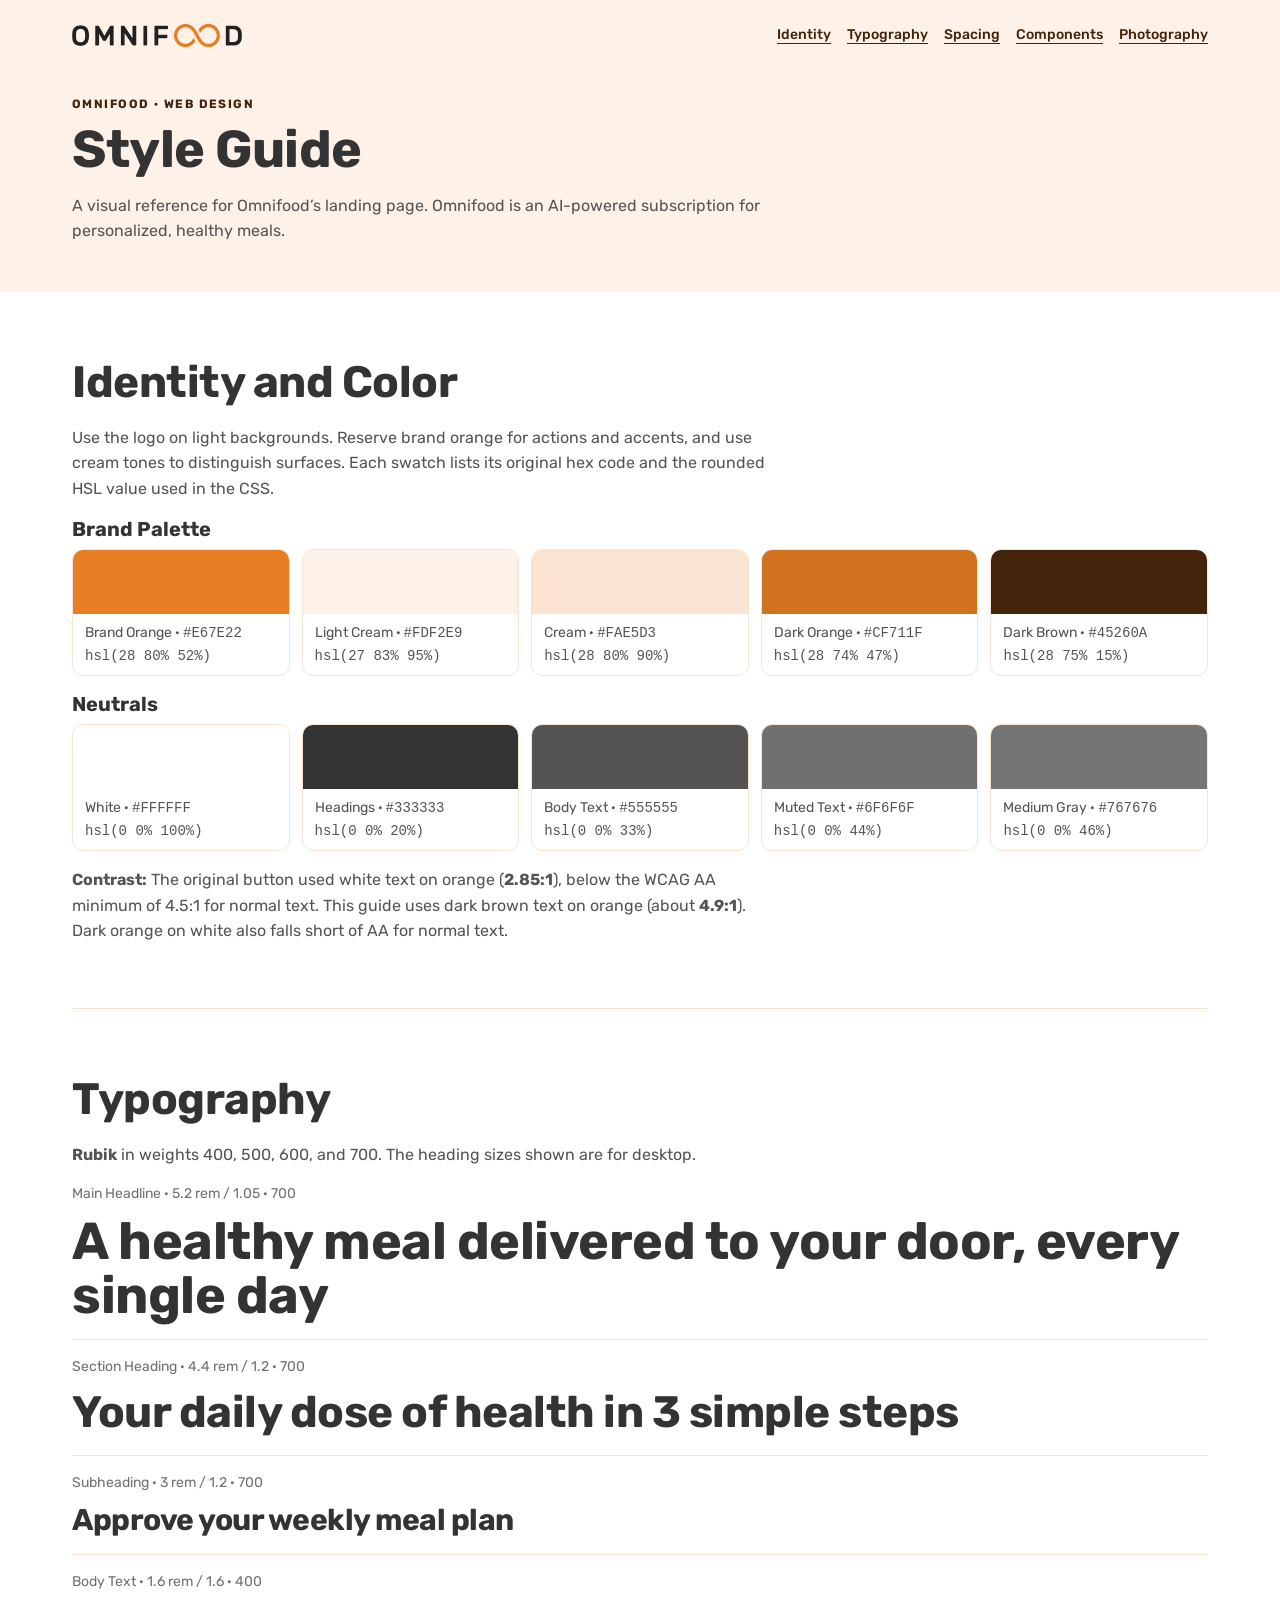
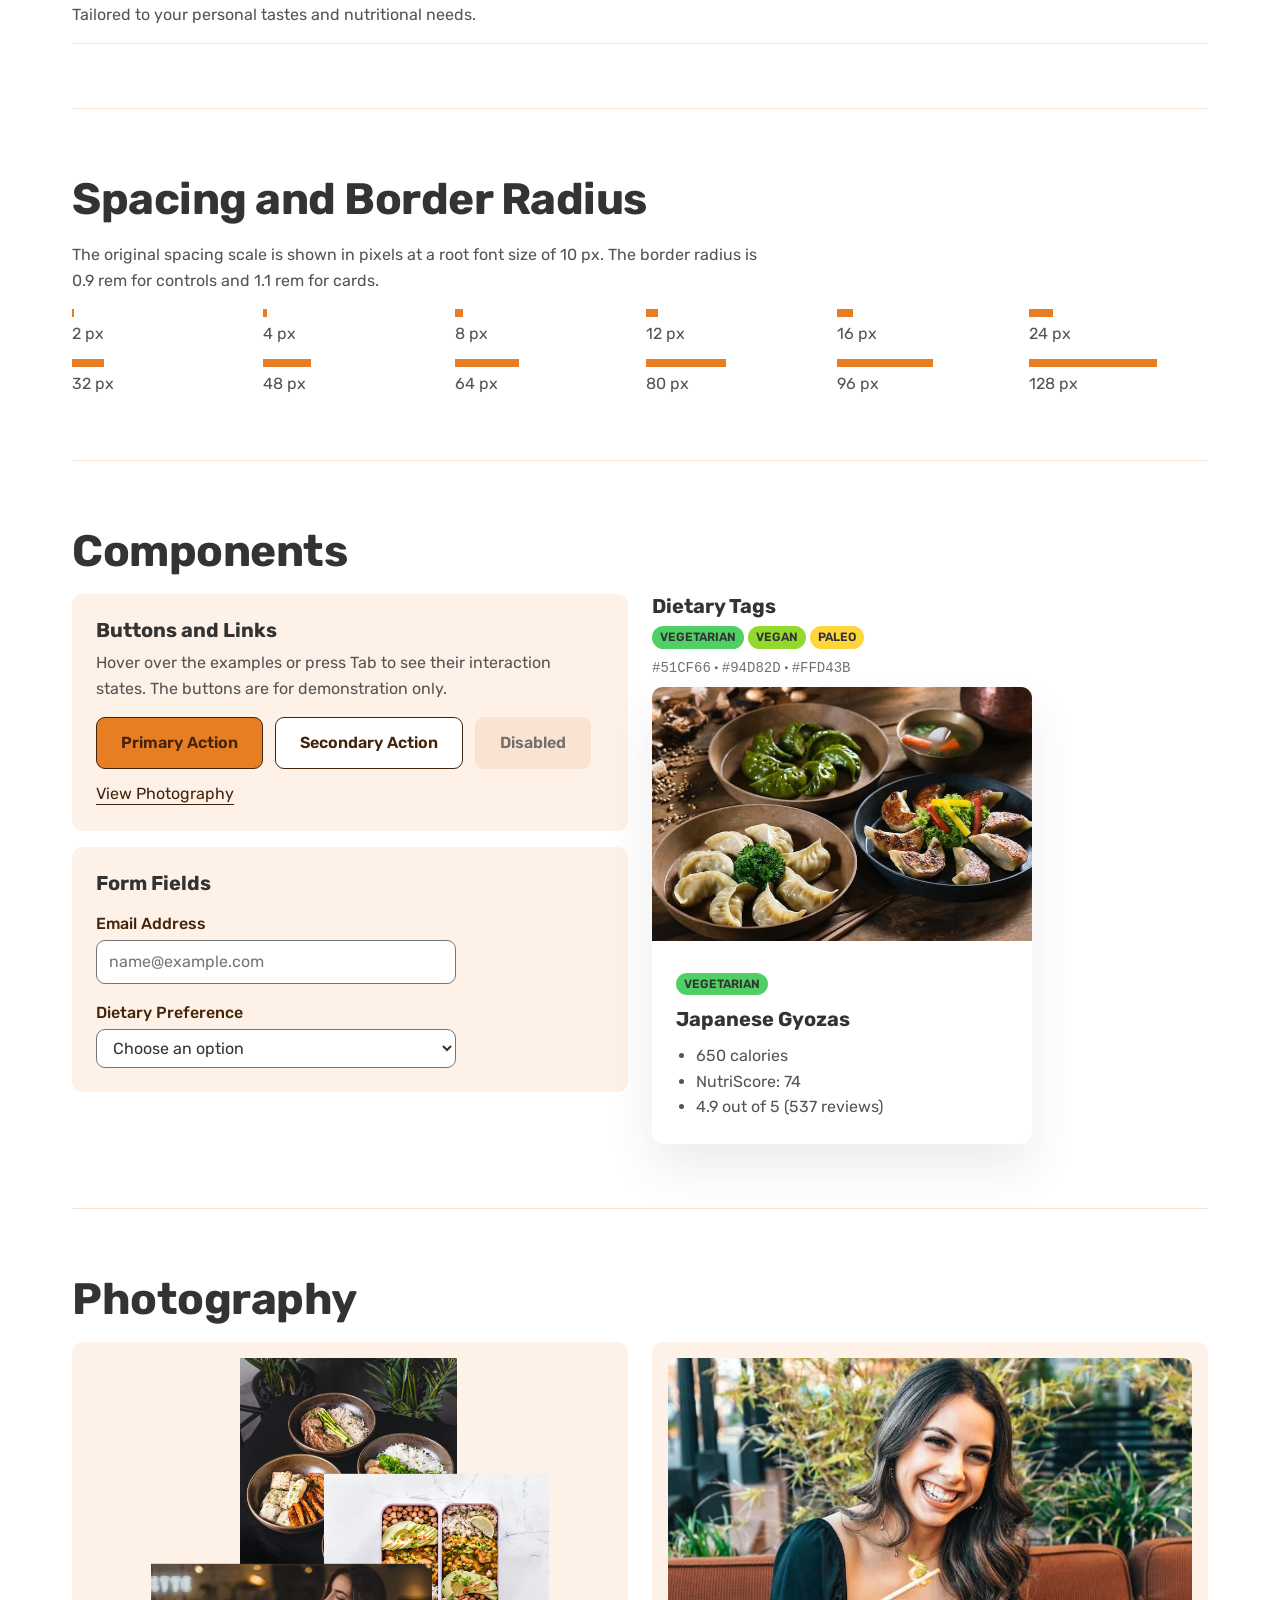
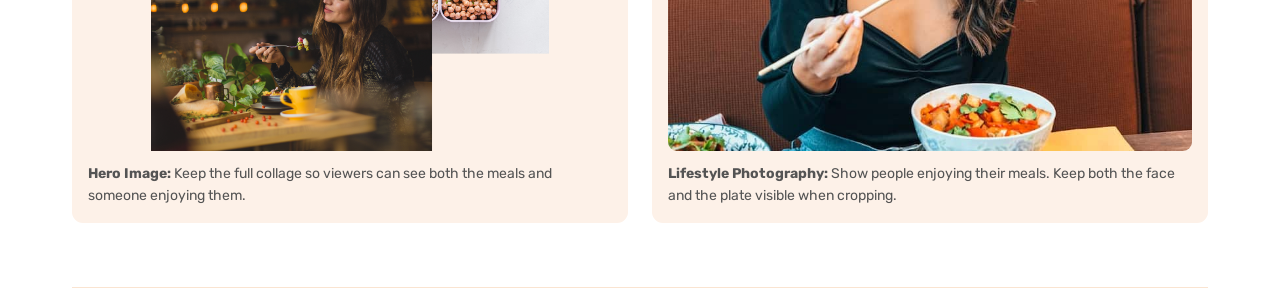
==== Style guide/index.html @ fed34d0b "initial commit" ====
<!doctype html>
<html lang="en">
    <head>
        <meta charset="UTF-8" />
        <meta name="viewport" content="width=device-width, initial-scale=1.0" />
        <title>Style Guide | Omnifood</title>
        <meta
            name="description"
            content="Omnifood’s visual identity, typography, and components."
        />
        <link rel="icon" href="../assets/favicon.png" />
        <link rel="preconnect" href="https://fonts.googleapis.com" />
        <link rel="preconnect" href="https://fonts.gstatic.com" crossorigin />
        <link
            href="https://fonts.googleapis.com/css2?family=Rubik:wght@400;500;600;700&amp;display=swap"
            rel="stylesheet"
        />
        <link rel="stylesheet" href="style.css" />
    </head>
    <body>
        <a class="skip-link" href="#content">Skip to content</a>
        <header class="page-header">
            <div class="container">
                <div class="masthead">
                    <img
                        class="wordmark"
                        src="../assets/omnifood-logo.png"
                        width="1212"
                        height="163"
                        alt="Omnifood"
                    />
                    <nav aria-label="Style guide sections">
                        <ul class="nav-list">
                            <li><a href="#identity">Identity</a></li>
                            <li><a href="#typography">Typography</a></li>
                            <li><a href="#spacing">Spacing</a></li>
                            <li><a href="#components">Components</a></li>
                            <li><a href="#photography">Photography</a></li>
                        </ul>
                    </nav>
                </div>
                <p class="eyebrow">Omnifood · Web design</p>
                <h1>Style Guide</h1>
                <p class="intro">
                    A visual reference for Omnifood’s landing page. Omnifood
                    is an AI-powered subscription for personalized, healthy meals.
                </p>
            </div>
        </header>

        <main id="content" class="container" tabindex="-1">
            <section
                id="identity"
                class="section"
                aria-labelledby="identity-title"
            >
                <h2 id="identity-title">Identity and Color</h2>
                <p class="intro">
                    Use the logo on light backgrounds. Reserve brand orange for
                    actions and accents, and use cream tones to distinguish
                    surfaces. Each swatch lists its original hex code and the
                    rounded HSL value used in the CSS.
                </p>
                <h3 class="note">Brand Palette</h3>
                <ul class="swatches">
                    <li class="swatch swatch--primary">
                        <span class="swatch-label">
                            Brand Orange · <code>#E67E22</code><br />
                            <code>hsl(28 80% 52%)</code>
                        </span>
                    </li>
                    <li class="swatch swatch--tint-light">
                        <span class="swatch-label">
                            Light Cream · <code>#FDF2E9</code><br />
                            <code>hsl(27 83% 95%)</code>
                        </span>
                    </li>
                    <li class="swatch swatch--tint">
                        <span class="swatch-label">
                            Cream · <code>#FAE5D3</code><br />
                            <code>hsl(28 80% 90%)</code>
                        </span>
                    </li>
                    <li class="swatch swatch--shade">
                        <span class="swatch-label">
                            Dark Orange · <code>#CF711F</code><br />
                            <code>hsl(28 74% 47%)</code>
                        </span>
                    </li>
                    <li class="swatch swatch--shade-dark">
                        <span class="swatch-label">
                            Dark Brown · <code>#45260A</code><br />
                            <code>hsl(28 75% 15%)</code>
                        </span>
                    </li>
                </ul>
                <h3 class="note">Neutrals</h3>
                <ul class="swatches">
                    <li class="swatch swatch--white">
                        <span class="swatch-label">
                            White · <code>#FFFFFF</code><br />
                            <code>hsl(0 0% 100%)</code>
                        </span>
                    </li>
                    <li class="swatch swatch--heading">
                        <span class="swatch-label">
                            Headings · <code>#333333</code><br />
                            <code>hsl(0 0% 20%)</code>
                        </span>
                    </li>
                    <li class="swatch swatch--body">
                        <span class="swatch-label">
                            Body Text · <code>#555555</code><br />
                            <code>hsl(0 0% 33%)</code>
                        </span>
                    </li>
                    <li class="swatch swatch--muted">
                        <span class="swatch-label">
                            Muted Text · <code>#6F6F6F</code><br />
                            <code>hsl(0 0% 44%)</code>
                        </span>
                    </li>
                    <li class="swatch swatch--muted-light">
                        <span class="swatch-label">
                            Medium Gray · <code>#767676</code><br />
                            <code>hsl(0 0% 46%)</code>
                        </span>
                    </li>
                </ul>
                <p class="note">
                    <strong>Contrast:</strong> The original button used white
                    text on orange (<strong>2.85:1</strong>), below the WCAG AA
                    minimum of 4.5:1 for normal text. This guide uses dark brown
                    text on orange (about <strong>4.9:1</strong>). Dark orange
                    on white also falls short of AA for normal text.
                </p>
            </section>

            <section
                id="typography"
                class="section"
                aria-labelledby="typography-title"
            >
                <h2 id="typography-title">Typography</h2>
                <p class="intro">
                    <strong>Rubik</strong> in weights 400, 500, 600, and 700.
                    The heading sizes shown are for desktop.
                </p>
                <div class="specimen">
                    <p class="specimen-meta">
                        Main Headline · 5.2 rem / 1.05 · 700
                    </p>
                    <p class="type-display">
                        A healthy meal delivered to your door, every single day
                    </p>
                </div>
                <div class="specimen">
                    <p class="specimen-meta">
                        Section Heading · 4.4 rem / 1.2 · 700
                    </p>
                    <p class="type-heading">
                        Your daily dose of health in 3 simple steps
                    </p>
                </div>
                <div class="specimen">
                    <p class="specimen-meta">Subheading · 3 rem / 1.2 · 700</p>
                    <p class="type-subheading">
                        Approve your weekly meal plan
                    </p>
                </div>
                <div class="specimen">
                    <p class="specimen-meta">Body Text · 1.6 rem / 1.6 · 400</p>
                    <p>
                        Tailored to your personal tastes and nutritional needs.
                    </p>
                </div>
            </section>

            <section
                id="spacing"
                class="section"
                aria-labelledby="spacing-title"
            >
                <h2 id="spacing-title">Spacing and Border Radius</h2>
                <p class="intro">
                    The original spacing scale is shown in pixels at a root
                    font size of 10 px. The border radius is 0.9 rem for
                    controls and 1.1 rem for cards.
                </p>
                <ul class="spacing">
                    <li>
                        <span class="measure measure--2"></span>2 px
                    </li>
                    <li>
                        <span class="measure measure--4"></span>4 px
                    </li>
                    <li>
                        <span class="measure measure--8"></span>8 px
                    </li>
                    <li>
                        <span class="measure measure--12"></span>12
                        px
                    </li>
                    <li>
                        <span class="measure measure--16"></span>16
                        px
                    </li>
                    <li>
                        <span class="measure measure--24"></span>24
                        px
                    </li>
                    <li>
                        <span class="measure measure--32"></span>32
                        px
                    </li>
                    <li>
                        <span class="measure measure--48"></span>48
                        px
                    </li>
                    <li>
                        <span class="measure measure--64"></span>64
                        px
                    </li>
                    <li>
                        <span class="measure measure--80"></span>80 px
                    </li>
                    <li>
                        <span class="measure measure--96"></span>96
                        px
                    </li>
                    <li>
                        <span class="measure measure--128"></span>128
                        px
                    </li>
                </ul>
            </section>

            <section
                id="components"
                class="section"
                aria-labelledby="components-title"
            >
                <h2 id="components-title">Components</h2>
                <div class="grid">
                    <div>
                        <div class="panel">
                            <h3>Buttons and Links</h3>
                            <p>
                                Hover over the examples or press Tab to see
                                their interaction states. The buttons are for
                                demonstration only.
                            </p>
                            <div class="examples">
                                <button class="button" type="button">
                                    Primary Action
                                </button>
                                <button
                                    class="button button--secondary"
                                    type="button"
                                >
                                    Secondary Action
                                </button>
                                <button class="button" type="button" disabled>
                                    Disabled
                                </button>
                                <a href="#photography">View Photography</a>
                            </div>
                        </div>
                        <div class="panel">
                            <h3>Form Fields</h3>
                            <div class="field">
                                <label for="email">Email Address</label>
                                <input
                                    id="email"
                                    type="email"
                                    placeholder="name@example.com"
                                />
                            </div>
                            <div class="field">
                                <label for="dietary-preference"
                                    >Dietary Preference</label
                                >
                                <select id="dietary-preference">
                                    <option value="">Choose an option</option>
                                    <option>Vegetarian</option>
                                    <option>Vegan</option>
                                    <option>Paleo</option>
                                </select>
                            </div>
                        </div>
                    </div>
                    <div>
                        <h3>Dietary Tags</h3>
                        <ul class="tags">
                            <li class="tag tag--vegetarian">
                                Vegetarian
                            </li>
                            <li class="tag tag--vegan">
                                Vegan
                            </li>
                            <li class="tag tag--paleo">
                                Paleo
                            </li>
                        </ul>
                        <p class="specimen-meta">
                            <code>#51CF66</code> · <code>#94D82D</code> ·
                            <code>#FFD43B</code>
                        </p>
                        <article class="meal" aria-labelledby="meal-title">
                            <img
                                src="../assets/meals/meal-1.jpg"
                                width="700"
                                height="467"
                                loading="lazy"
                                alt="Pan-fried gyozas with sesame seeds"
                            />
                            <div class="meal-content">
                                <ul class="tags">
                                    <li class="tag tag--vegetarian">
                                        Vegetarian
                                    </li>
                                </ul>
                                <h3 id="meal-title">Japanese Gyozas</h3>
                                <ul class="meal-details">
                                    <li>650 calories</li>
                                    <li>NutriScore: 74</li>
                                    <li>4.9 out of 5 (537 reviews)</li>
                                </ul>
                            </div>
                        </article>
                    </div>
                </div>
            </section>

            <section
                id="photography"
                class="section"
                aria-labelledby="photography-title"
            >
                <h2 id="photography-title">Photography</h2>
                <div class="grid">
                    <figure class="photo photo--product">
                        <img
                            src="../assets/hero.png"
                            width="1479"
                            height="1459"
                            loading="lazy"
                            alt="Collage of prepared meals and a person enjoying their food"
                        />
                        <figcaption>
                            <strong>Hero Image:</strong> Keep the full collage
                            so viewers can see both the meals and someone
                            enjoying them.
                        </figcaption>
                    </figure>
                    <figure class="photo photo--lifestyle">
                        <img
                            src="../assets/eating.jpg"
                            width="800"
                            height="1000"
                            loading="lazy"
                            alt="A woman enjoying a meal"
                        />
                        <figcaption>
                            <strong>Lifestyle Photography:</strong> Show people
                            enjoying their meals. Keep both the face and the
                            plate visible when cropping.
                        </figcaption>
                    </figure>
                </div>
            </section>
        </main>
    </body>
</html>
---- Style guide/style.css ----
:root {
    --clr-primary: 28 80% 52%;
    --clr-tint-light: 27 83% 95%;
    --clr-tint: 28 80% 90%;
    --clr-shade: 28 74% 47%;
    --clr-shade-dark: 28 75% 15%;
    --clr-heading: 0 0% 20%;
    --clr-body: 0 0% 33%;
    --clr-muted: 0 0% 44%;
    --clr-muted-light: 0 0% 46%;
    --clr-white: 0 0% 100%;
    --clr-vegetarian: 130 57% 56%;
    --clr-vegan: 84 69% 51%;
    --clr-paleo: 47 100% 62%;
    --fs-display: 5.2rem;
    --fs-heading: 4.4rem;
    --fs-subheading: 3rem;
    --fs-body: 1.6rem;
    --radius-control: 0.9rem;
    --radius-card: 1.1rem;
    --shadow-card: 0 2.4rem 4.8rem hsl(var(--clr-heading) / 9%);
}

*,
*::before,
*::after {
    box-sizing: border-box;
}

html {
    font-size: 62.5%;
}

body {
    margin: 0;

    font-family: Rubik, system-ui, sans-serif;
    font-size: var(--fs-body);
    line-height: 1.6;
    color: hsl(var(--clr-body));
}

h1,
h2,
h3,
p,
figure {
    margin: 0;
}

h1,
h2,
h3 {
    line-height: 1.2;
    color: hsl(var(--clr-heading));
}

h1 {
    font-size: clamp(3.6rem, 6vw, var(--fs-display));
    line-height: 1.05;
    letter-spacing: -0.05rem;
}

h2 {
    margin-bottom: 1.6rem;

    font-size: clamp(2.8rem, 5vw, var(--fs-heading));
    letter-spacing: -0.05rem;
}

h3 {
    margin-bottom: 0.8rem;

    font-size: 2rem;
}

img {
    display: block;

    max-width: 100%;
    height: auto;
}

a {
    color: hsl(var(--clr-shade-dark));
    text-underline-offset: 0.3em;
}

:focus-visible {
    outline: 0.2rem solid hsl(var(--clr-shade-dark));
    outline-offset: 0.3rem;
}

.skip-link:not(:focus) {
    position: absolute;

    width: 1px;
    height: 1px;

    clip-path: inset(50%);
    overflow: hidden;
}

.container {
    max-width: 120rem;
    margin: 0 auto;
    padding: 0 clamp(1.6rem, 4vw, 3.2rem);
}

.page-header {
    padding: 2.4rem 0 4.8rem;

    background: hsl(var(--clr-tint-light));
}

.masthead {
    display: flex;
    flex-wrap: wrap;
    justify-content: space-between;
    align-items: center;
    gap: 1.6rem 3.2rem;

    margin-bottom: 4.8rem;
}

.wordmark {
    width: 17rem;
}

.nav-list {
    display: flex;
    flex-wrap: wrap;
    gap: 0.8rem 1.6rem;

    margin: 0;
    padding: 0;

    font-size: 1.4rem;
    font-weight: 500;

    list-style: none;
}

.eyebrow {
    margin-bottom: 0.8rem;

    font-size: 1.2rem;
    font-weight: 700;
    letter-spacing: 0.12em;
    color: hsl(var(--clr-shade-dark));
    text-transform: uppercase;
}

.intro,
.note {
    max-width: 70ch;
    margin-top: 1.6rem;
}

.section {
    padding: clamp(3.2rem, 7vw, 6.4rem) 0;

    border-bottom: 1px solid hsl(var(--clr-tint));
}

.grid {
    display: grid;
    grid-template-columns: repeat(
        auto-fit,
        minmax(min(100%, 26rem), 1fr)
    );
    align-items: start;
    gap: 2.4rem;
}

.swatches,
.spacing {
    display: grid;
    grid-template-columns: repeat(
        auto-fit,
        minmax(min(100%, 16rem), 1fr)
    );
    gap: 1.2rem;

    margin: 0;
    padding: 0;

    list-style: none;
}

.swatch {
    border: 1px solid hsl(var(--clr-tint));
    border-radius: var(--radius-card);
    overflow: hidden;

    &::before {
        content: "";

        display: block;

        height: 6.4rem;

        background: hsl(var(--sample));
    }
}

.swatch-label {
    display: block;

    padding: 0.8rem 1.2rem;

    font-size: 1.4rem;
}

.specimen {
    padding: 1.6rem 0;

    border-bottom: 1px solid hsl(var(--clr-tint));
}

.specimen-meta {
    margin-bottom: 0.8rem;

    font-size: 1.4rem;
    color: hsl(var(--clr-muted));
}

.type-display,
.type-heading,
.type-subheading {
    font-weight: 700;
    line-height: 1.2;
    letter-spacing: -0.05rem;
    color: hsl(var(--clr-heading));
}

.type-display {
    font-size: clamp(3.2rem, 6vw, var(--fs-display));
    line-height: 1.05;
}

.type-heading {
    font-size: clamp(2.8rem, 5vw, var(--fs-heading));
}

.type-subheading {
    font-size: var(--fs-subheading);
}

.spacing {
    margin-top: 1.6rem;
}

.measure {
    display: block;

    width: var(--size);
    height: 0.8rem;
    margin-bottom: 0.4rem;

    background: hsl(var(--clr-primary));
}

.panel {
    padding: clamp(1.6rem, 4vw, 2.4rem);

    background: hsl(var(--clr-tint-light));
    border-radius: var(--radius-card);

    & + & {
        margin-top: 1.6rem;
    }
}

.examples {
    display: flex;
    flex-wrap: wrap;
    align-items: center;
    gap: 1.2rem;

    margin-top: 1.6rem;
}

.button {
    padding: 1.2rem 2.4rem;

    font: inherit;
    font-weight: 600;
    color: hsl(var(--clr-shade-dark));

    background: hsl(var(--clr-primary));
    border: 1px solid hsl(var(--clr-shade-dark));
    border-radius: var(--radius-control);
    cursor: pointer;

    &:not(:disabled):hover {
        color: hsl(var(--clr-white));

        background: hsl(var(--clr-shade-dark));
    }

    &:not(:disabled):active {
        box-shadow: inset 0 0 0 0.2rem hsl(var(--clr-white));
    }

    &:disabled {
        color: hsl(var(--clr-muted));

        background: hsl(var(--clr-tint));
        border-color: transparent;
        cursor: not-allowed;
    }
}

.button--secondary {
    background: hsl(var(--clr-white));
}

.field {
    display: grid;
    gap: 0.4rem;

    max-width: 36rem;
    margin-top: 1.6rem;
}

.field label {
    font-weight: 500;
    color: hsl(var(--clr-shade-dark));
}

.field input,
.field select {
    width: 100%;
    padding: 0.8rem 1.2rem;

    font: inherit;
    color: hsl(var(--clr-heading));

    background: hsl(var(--clr-white));
    border: 1px solid hsl(var(--clr-muted-light));
    border-radius: var(--radius-control);
}

.tags {
    display: flex;
    flex-wrap: wrap;
    gap: 0.4rem;

    margin: 0.8rem 0;
    padding: 0;

    list-style: none;
}

.tag {
    padding: 0.4rem 0.8rem;

    font-size: 1.2rem;
    font-weight: 600;
    line-height: 1.2;
    color: hsl(var(--clr-heading));
    text-transform: uppercase;

    background: hsl(var(--tag-color));
    border-radius: 10rem;
}

.meal {
    max-width: 38rem;

    border-radius: var(--radius-card);
    box-shadow: var(--shadow-card);
    overflow: hidden;
}

.meal-content {
    padding: 2.4rem;

    & h3 {
        margin: 1.2rem 0;
    }
}

.meal-details {
    margin: 0;
    padding-left: 2rem;
}

.photo {
    padding: 1.6rem;

    background: hsl(var(--clr-tint-light));
    border-radius: var(--radius-card);

    & img {
        width: 100%;
        aspect-ratio: 4 / 3;

        border-radius: var(--radius-control);
    }

    & figcaption {
        margin-top: 1.2rem;

        font-size: 1.4rem;
    }
}

.photo--product img {
    object-fit: contain;
}

.photo--lifestyle img {
    object-fit: cover;
    object-position: center 40%;
}

.swatch--primary {
    --sample: var(--clr-primary);
}

.swatch--tint-light {
    --sample: var(--clr-tint-light);
}

.swatch--tint {
    --sample: var(--clr-tint);
}

.swatch--shade {
    --sample: var(--clr-shade);
}

.swatch--shade-dark {
    --sample: var(--clr-shade-dark);
}

.swatch--white {
    --sample: var(--clr-white);
}

.swatch--heading {
    --sample: var(--clr-heading);
}

.swatch--body {
    --sample: var(--clr-body);
}

.swatch--muted {
    --sample: var(--clr-muted);
}

.swatch--muted-light {
    --sample: var(--clr-muted-light);
}

.measure--2 {
    --size: 0.2rem;
}

.measure--4 {
    --size: 0.4rem;
}

.measure--8 {
    --size: 0.8rem;
}

.measure--12 {
    --size: 1.2rem;
}

.measure--16 {
    --size: 1.6rem;
}

.measure--24 {
    --size: 2.4rem;
}

.measure--32 {
    --size: 3.2rem;
}

.measure--48 {
    --size: 4.8rem;
}

.measure--64 {
    --size: 6.4rem;
}

.measure--80 {
    --size: 8rem;
}

.measure--96 {
    --size: 9.6rem;
}

.measure--128 {
    --size: 12.8rem;
}

.tag--vegetarian {
    --tag-color: var(--clr-vegetarian);
}

.tag--vegan {
    --tag-color: var(--clr-vegan);
}

.tag--paleo {
    --tag-color: var(--clr-paleo);
}
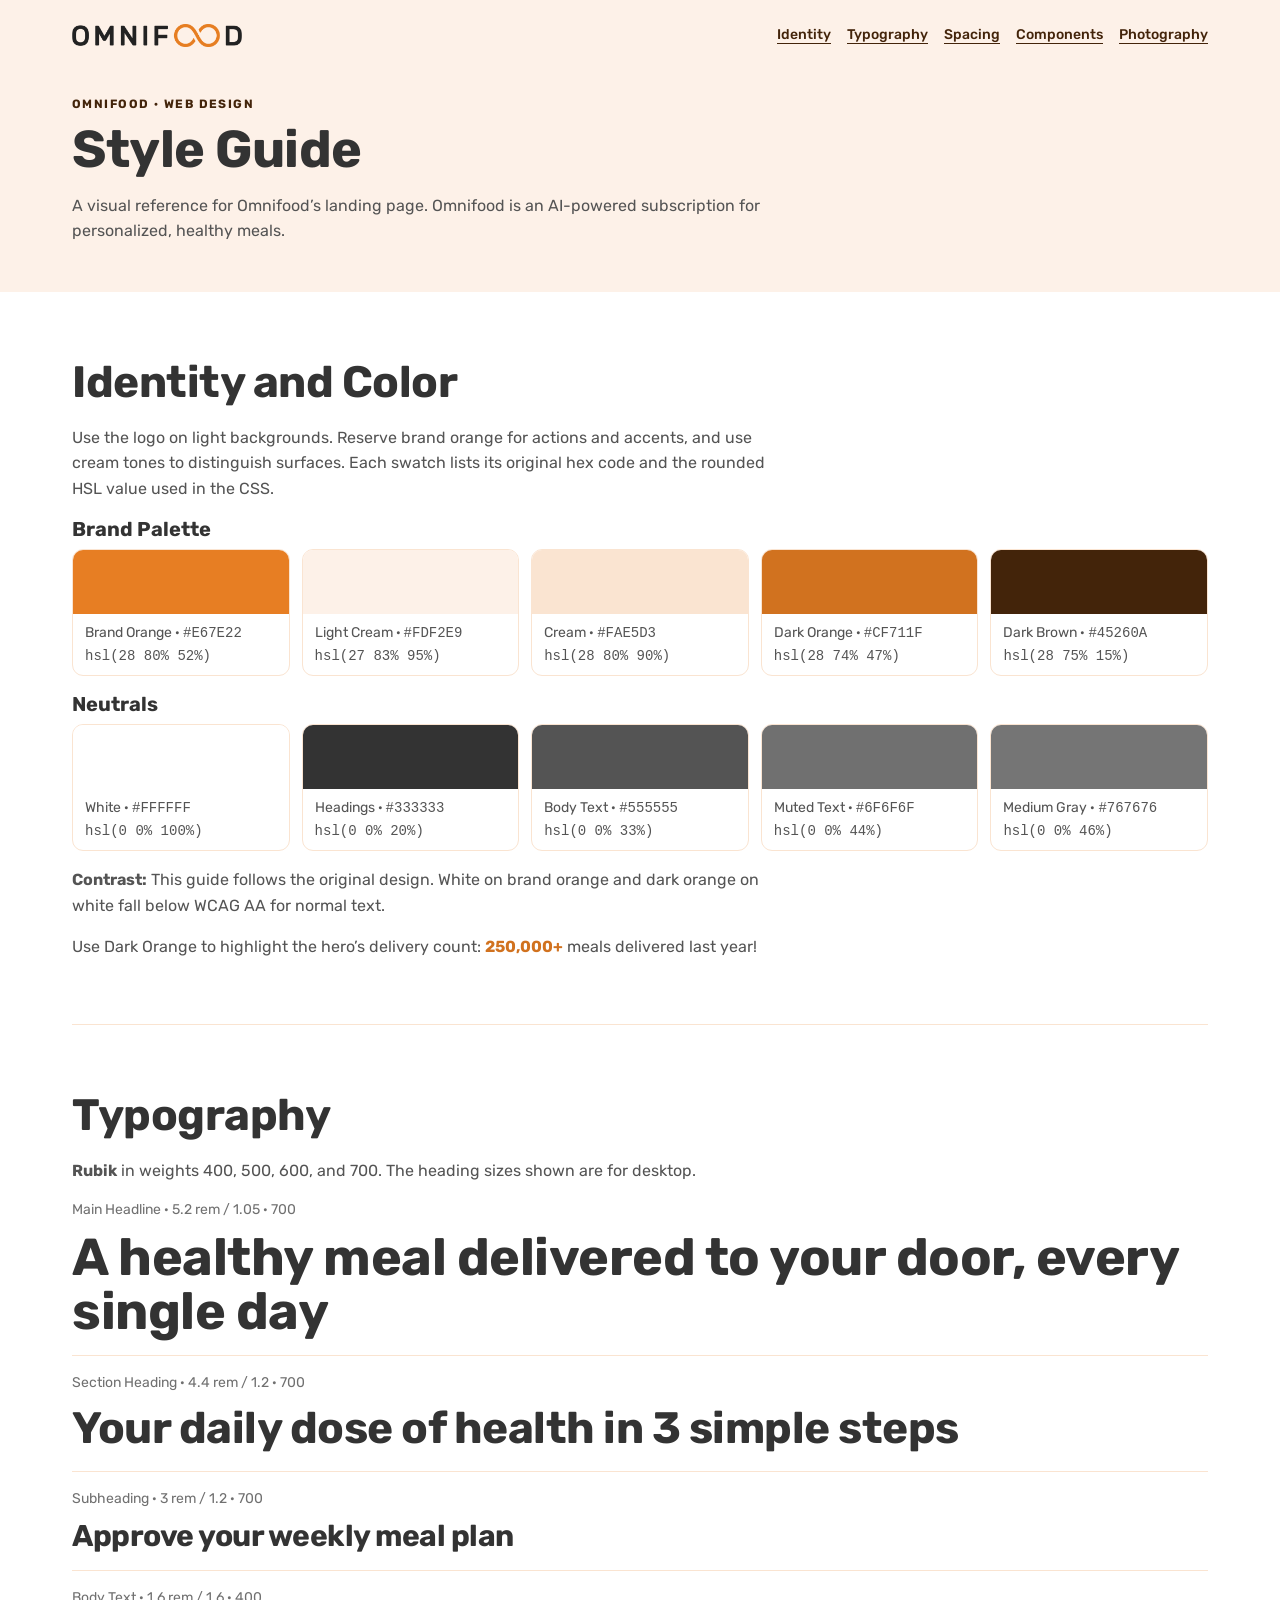
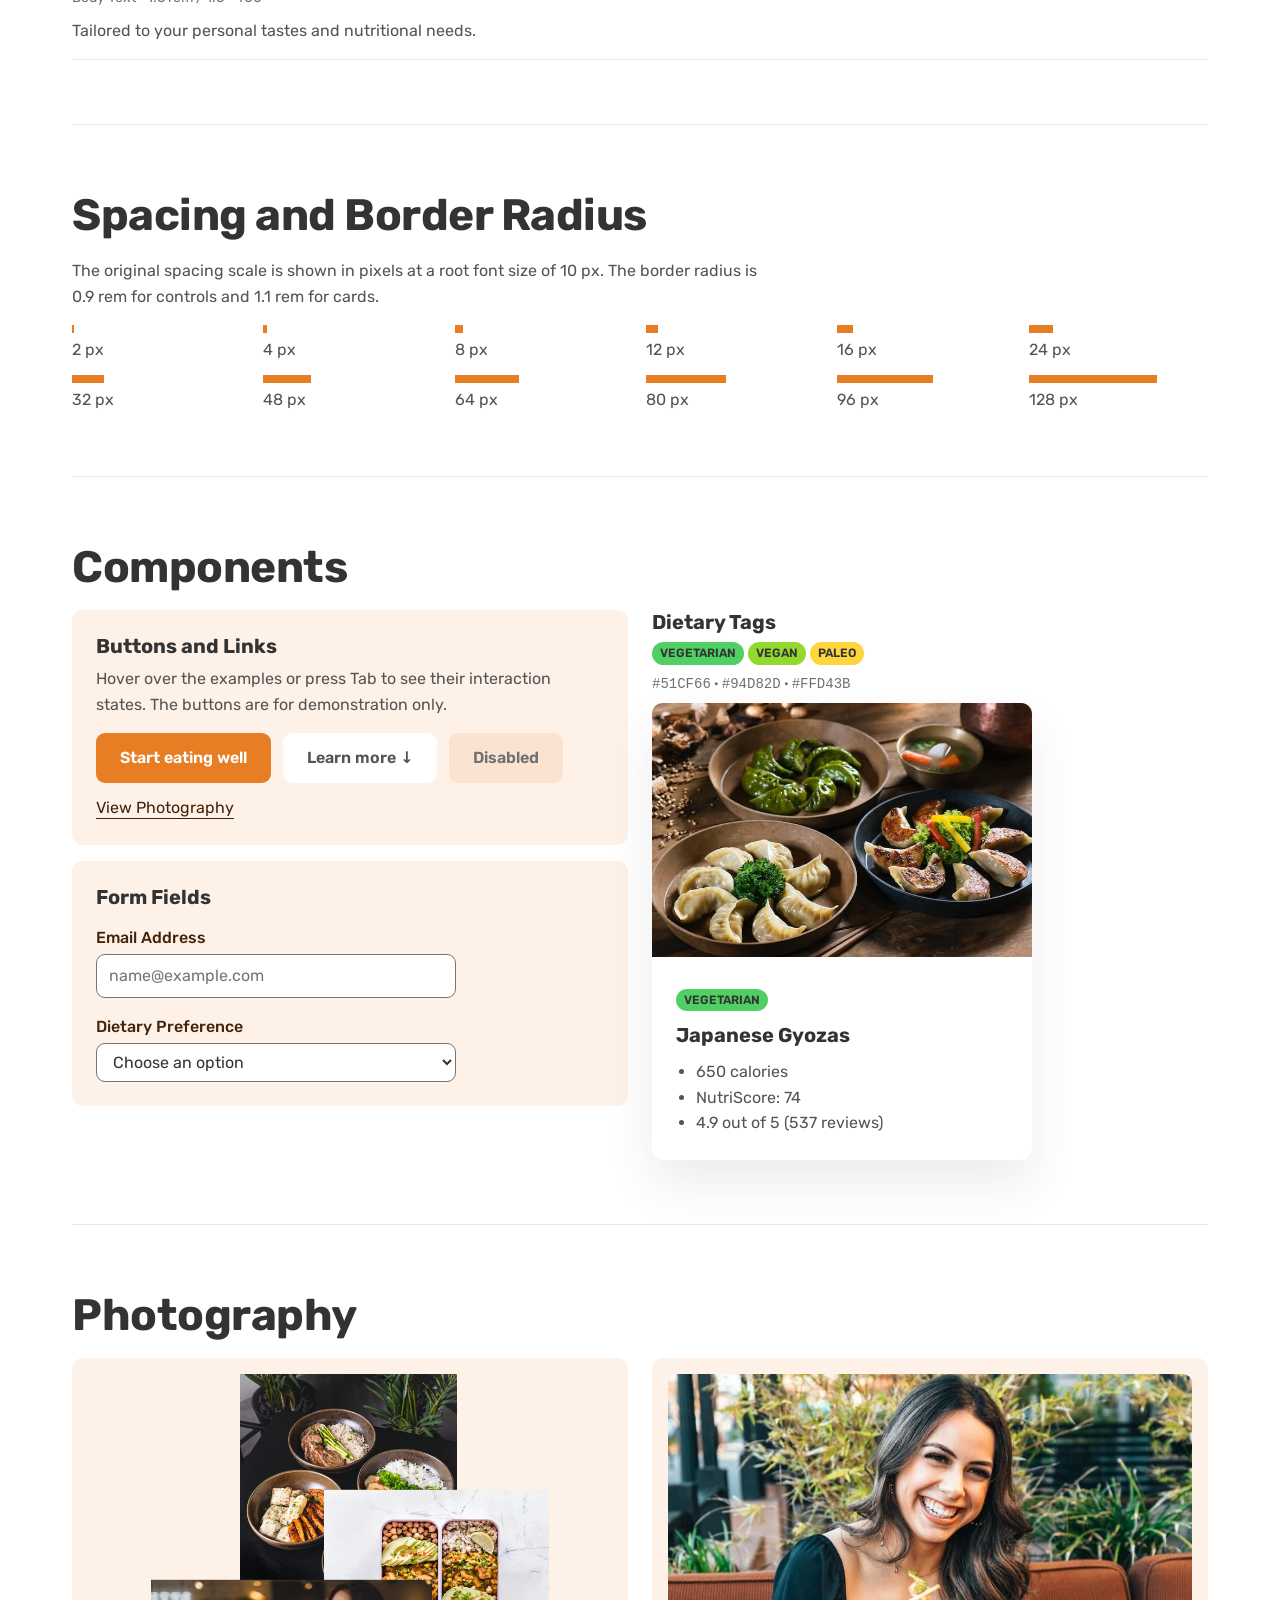
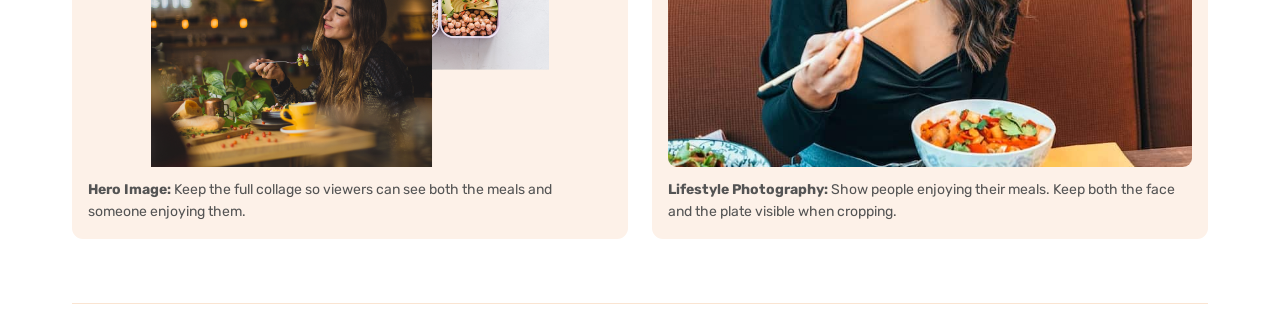
==== commit 5c8b9749: "feat: add responsive Omnifood hero" ====
--- a/Style guide/index.html
+++ b/Style guide/index.html
@@ -128,11 +128,14 @@
                     </li>
                 </ul>
                 <p class="note">
-                    <strong>Contrast:</strong> The original button used white
-                    text on orange (<strong>2.85:1</strong>), below the WCAG AA
-                    minimum of 4.5:1 for normal text. This guide uses dark brown
-                    text on orange (about <strong>4.9:1</strong>). Dark orange
-                    on white also falls short of AA for normal text.
+                    <strong>Contrast:</strong> This guide follows the original
+                    design. White on brand orange and dark orange on white
+                    fall below WCAG AA for normal text.
+                </p>
+                <p class="note">
+                    Use Dark Orange to highlight the hero’s delivery count:
+                    <strong class="delivery-count">250,000+</strong> meals
+                    delivered last year!
                 </p>
             </section>
 
@@ -252,13 +255,13 @@
                             </p>
                             <div class="examples">
                                 <button class="button" type="button">
-                                    Primary Action
+                                    Start eating well
                                 </button>
                                 <button
                                     class="button button--secondary"
                                     type="button"
                                 >
-                                    Secondary Action
+                                    Learn more <span aria-hidden="true">↓</span>
                                 </button>
                                 <button class="button" type="button" disabled>
                                     Disabled
--- a/Style guide/style.css
+++ b/Style guide/style.css
@@ -286,34 +286,41 @@
 
     font: inherit;
     font-weight: 600;
-    color: hsl(var(--clr-shade-dark));
-
-    background: hsl(var(--clr-primary));
-    border: 1px solid hsl(var(--clr-shade-dark));
+    color: hsl(var(--clr-white));
+
+    background-color: hsl(var(--clr-primary));
+    border: 0;
     border-radius: var(--radius-control);
     cursor: pointer;
 
-    &:not(:disabled):hover {
-        color: hsl(var(--clr-white));
-
-        background: hsl(var(--clr-shade-dark));
-    }
-
+    &:not(:disabled):hover,
     &:not(:disabled):active {
-        box-shadow: inset 0 0 0 0.2rem hsl(var(--clr-white));
+        background-color: hsl(var(--clr-shade));
     }
 
     &:disabled {
         color: hsl(var(--clr-muted));
 
-        background: hsl(var(--clr-tint));
-        border-color: transparent;
+        background-color: hsl(var(--clr-tint));
         cursor: not-allowed;
     }
 }
 
 .button--secondary {
-    background: hsl(var(--clr-white));
+    color: hsl(var(--clr-body));
+
+    background-color: hsl(var(--clr-white));
+
+    &:not(:disabled):hover,
+    &:not(:disabled):active {
+        background-color: hsl(var(--clr-tint-light));
+        box-shadow: inset 0 0 0 3px hsl(var(--clr-white));
+    }
+}
+
+.delivery-count {
+    font-weight: 700;
+    color: hsl(var(--clr-shade));
 }
 
 .field {
